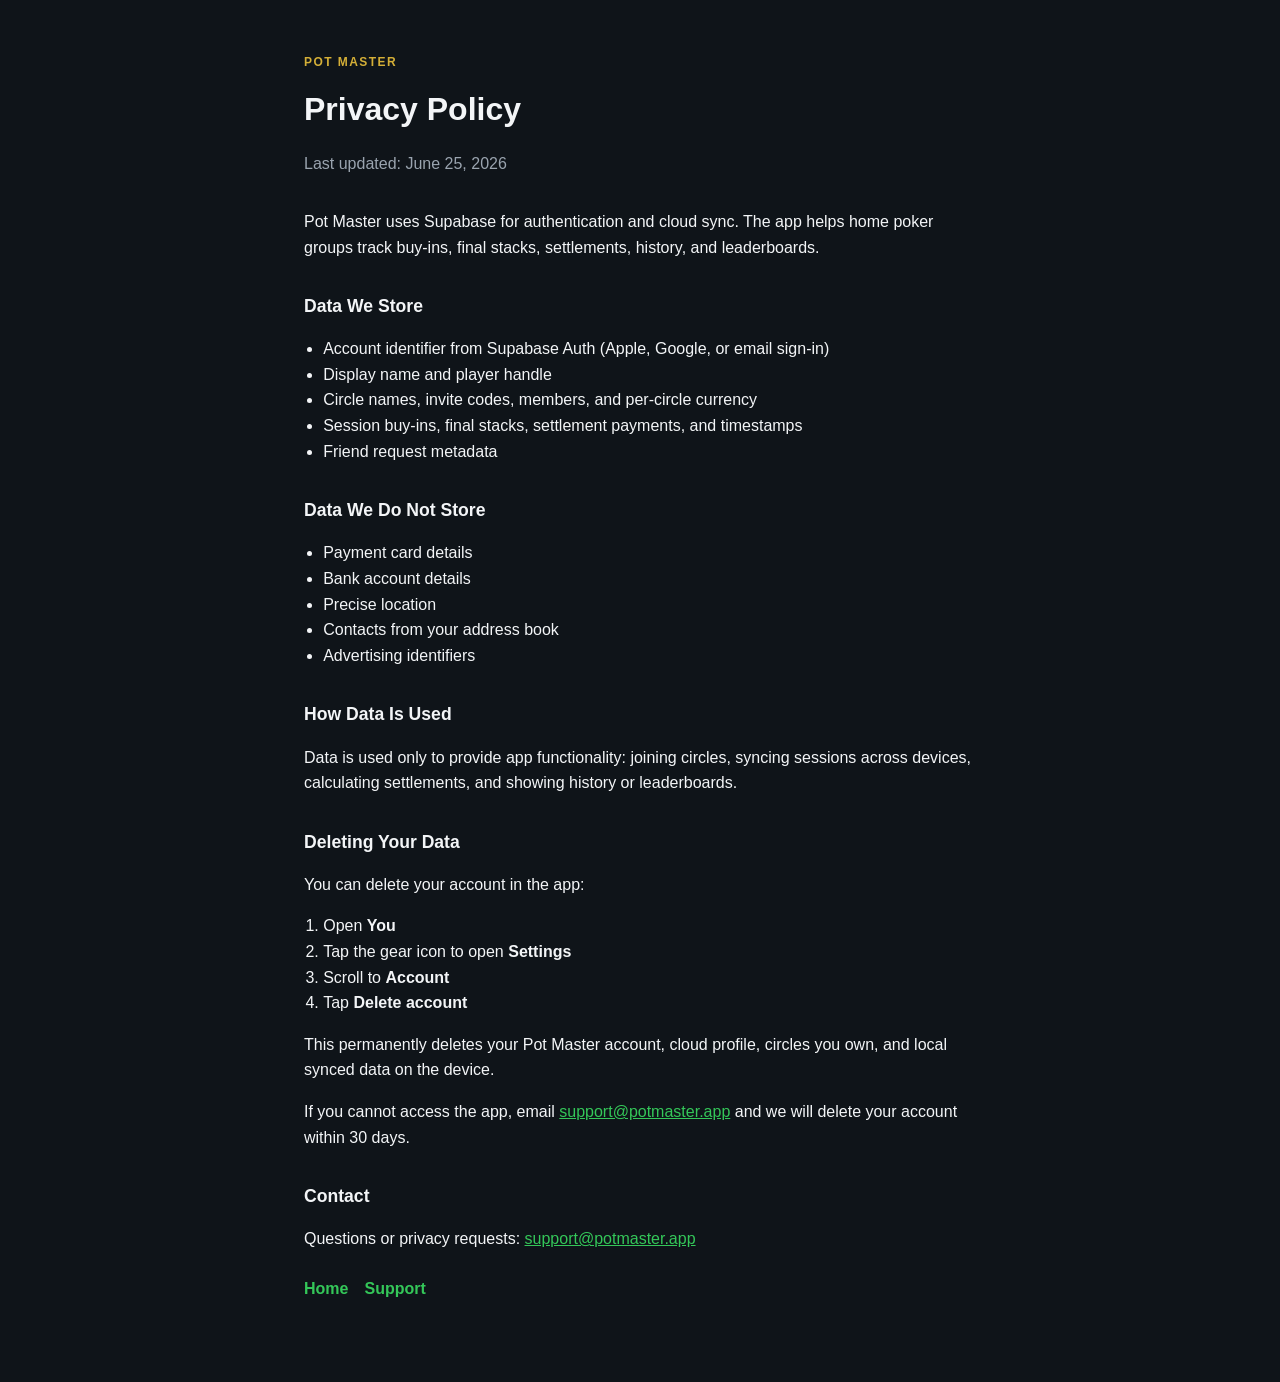
==== web/privacy/index.html @ 50cf6949 "Add Pot Master iOS app, Supabase schema, and public web site. Publish privacy and support pages unde" ====
<!DOCTYPE html>
<html lang="en">
  <head>
    <meta charset="utf-8" />
    <meta name="viewport" content="width=device-width, initial-scale=1" />
    <title>Pot Master Privacy Policy</title>
    <link rel="stylesheet" href="../styles.css" />
  </head>
  <body>
    <main>
      <header>
        <div class="brand">POT MASTER</div>
        <h1>Privacy Policy</h1>
        <p class="updated">Last updated: June 25, 2026</p>
      </header>

      <p>
        Pot Master uses Supabase for authentication and cloud sync. The app helps home poker groups track buy-ins,
        final stacks, settlements, history, and leaderboards.
      </p>

      <h2>Data We Store</h2>
      <ul>
        <li>Account identifier from Supabase Auth (Apple, Google, or email sign-in)</li>
        <li>Display name and player handle</li>
        <li>Circle names, invite codes, members, and per-circle currency</li>
        <li>Session buy-ins, final stacks, settlement payments, and timestamps</li>
        <li>Friend request metadata</li>
      </ul>

      <h2>Data We Do Not Store</h2>
      <ul>
        <li>Payment card details</li>
        <li>Bank account details</li>
        <li>Precise location</li>
        <li>Contacts from your address book</li>
        <li>Advertising identifiers</li>
      </ul>

      <h2>How Data Is Used</h2>
      <p>
        Data is used only to provide app functionality: joining circles, syncing sessions across devices,
        calculating settlements, and showing history or leaderboards.
      </p>

      <h2>Deleting Your Data</h2>
      <p>You can delete your account in the app:</p>
      <ol>
        <li>Open <strong>You</strong></li>
        <li>Tap the gear icon to open <strong>Settings</strong></li>
        <li>Scroll to <strong>Account</strong></li>
        <li>Tap <strong>Delete account</strong></li>
      </ol>
      <p>
        This permanently deletes your Pot Master account, cloud profile, circles you own, and local synced data on the device.
      </p>
      <p>
        If you cannot access the app, email
        <a href="mailto:support@potmaster.app">support@potmaster.app</a>
        and we will delete your account within 30 days.
      </p>

      <h2>Contact</h2>
      <p>Questions or privacy requests: <a href="mailto:support@potmaster.app">support@potmaster.app</a></p>

      <nav>
        <a href="../">Home</a>
        <a href="../support/">Support</a>
      </nav>
    </main>
  </body>
</html>
---- web/styles.css ----
:root {
  color-scheme: dark;
  --bg: #0f1419;
  --card: #1a222c;
  --text: #f3f5f7;
  --muted: #9aa4af;
  --accent: #34c759;
  --gold: #d4af37;
  --border: #2a3440;
}

* {
  box-sizing: border-box;
}

body {
  margin: 0;
  font-family: -apple-system, BlinkMacSystemFont, "Segoe UI", sans-serif;
  background: var(--bg);
  color: var(--text);
  line-height: 1.6;
}

main {
  max-width: 720px;
  margin: 0 auto;
  padding: 48px 24px 80px;
}

header {
  margin-bottom: 32px;
}

.brand {
  display: inline-block;
  font-size: 0.75rem;
  font-weight: 700;
  letter-spacing: 0.12em;
  color: var(--gold);
  margin-bottom: 12px;
}

h1 {
  margin: 0 0 8px;
  font-size: 2rem;
}

.lede,
.updated {
  color: var(--muted);
}

.card {
  background: var(--card);
  border: 1px solid var(--border);
  border-radius: 16px;
  padding: 24px;
  margin: 24px 0;
}

h2 {
  margin-top: 32px;
  font-size: 1.1rem;
}

ul,
ol {
  padding-left: 1.2rem;
}

a {
  color: var(--accent);
}

nav {
  display: flex;
  gap: 16px;
  flex-wrap: wrap;
  margin-top: 24px;
}

nav a {
  text-decoration: none;
  font-weight: 600;
}

footer {
  margin-top: 48px;
  color: var(--muted);
  font-size: 0.9rem;
}
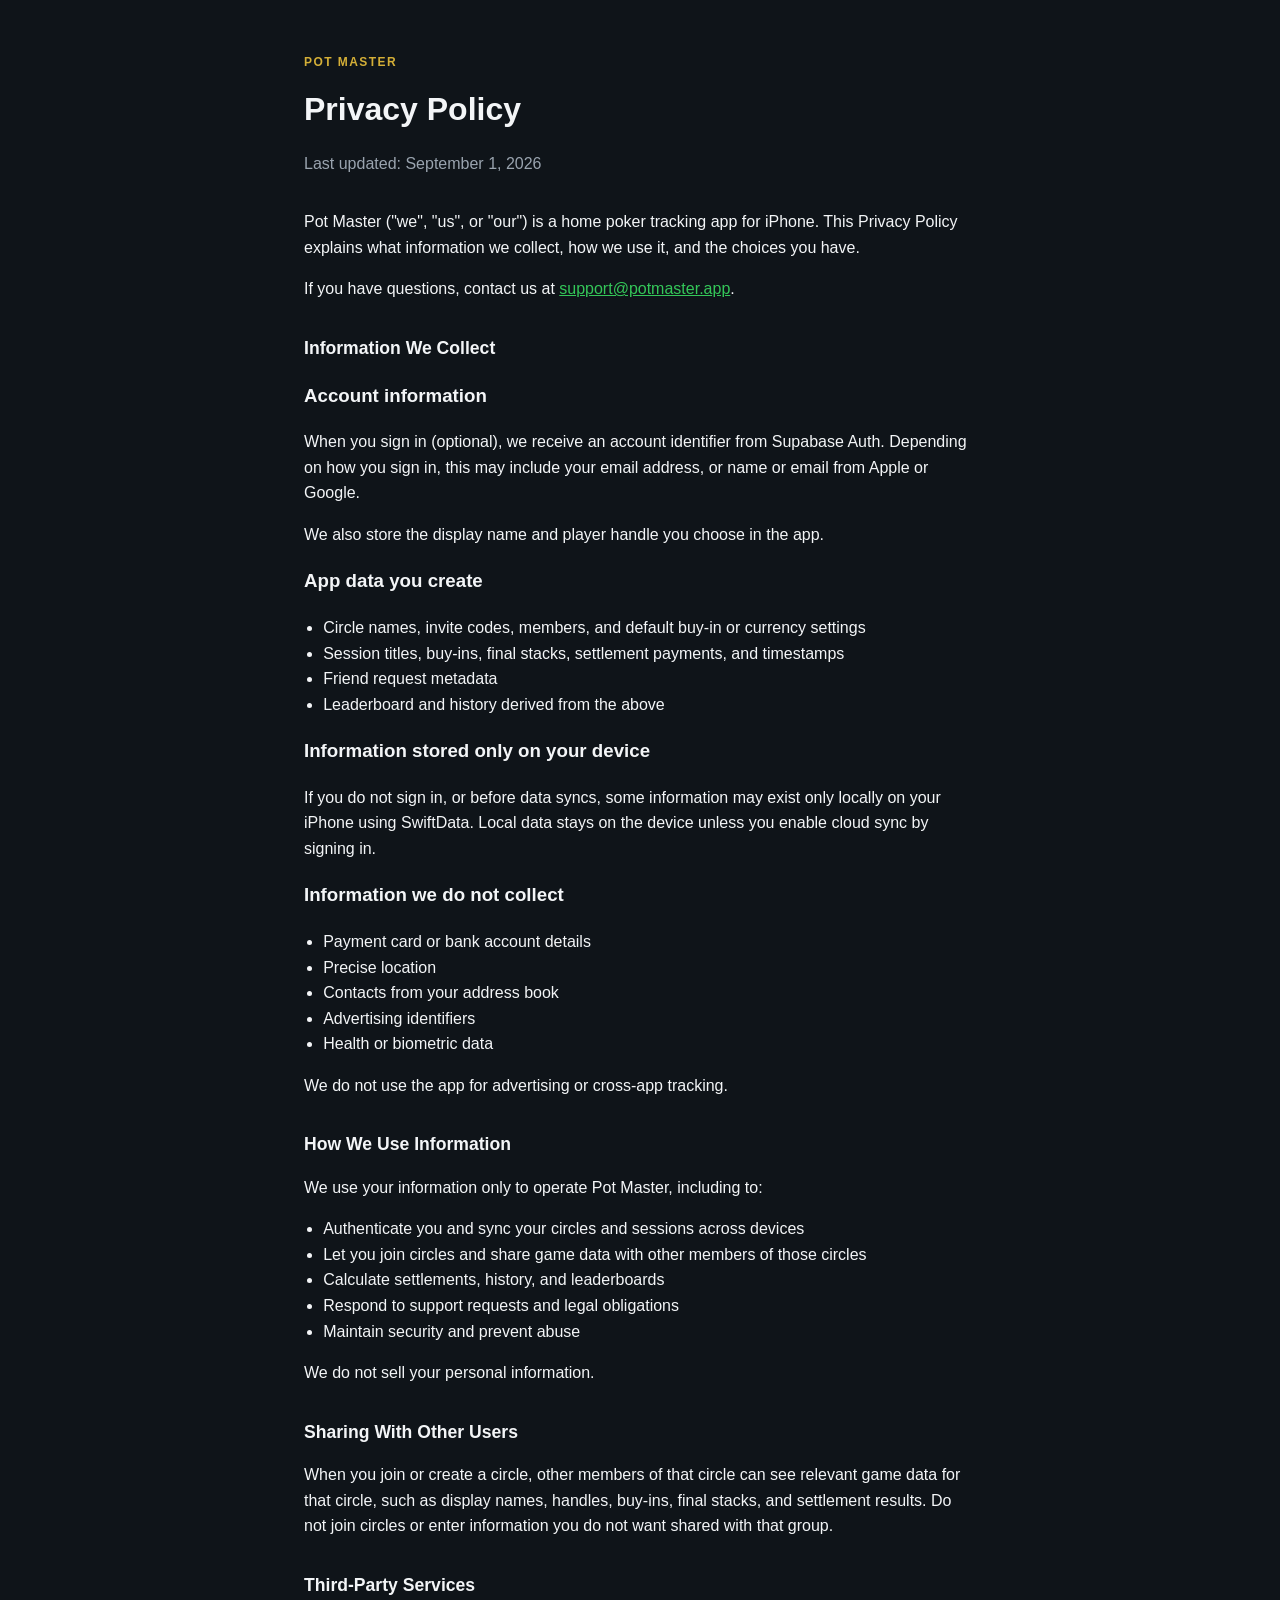
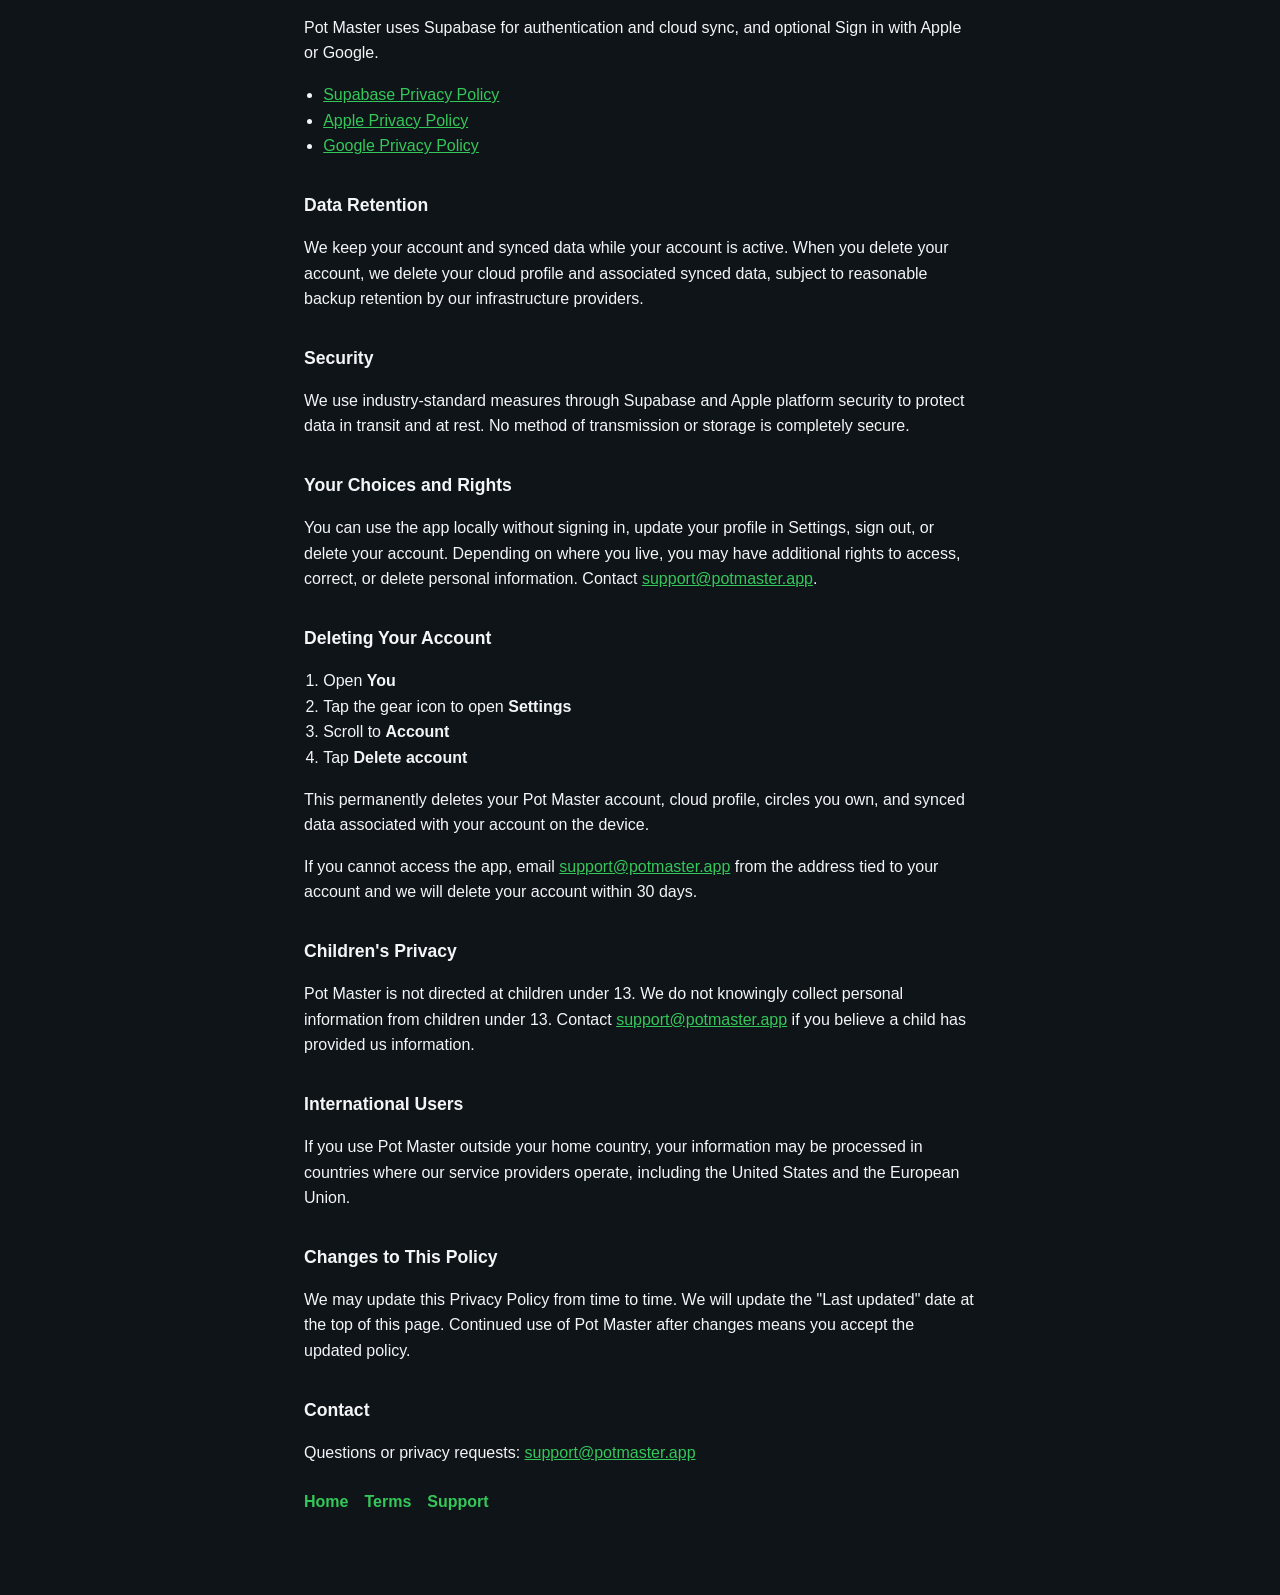
==== commit fe5c5f52: "Add privacy policy and terms of service for App Store launch Expand the privacy policy with third-pa" ====
--- a/web/privacy/index.html
+++ b/web/privacy/index.html
@@ -11,40 +11,99 @@
       <header>
         <div class="brand">POT MASTER</div>
         <h1>Privacy Policy</h1>
-        <p class="updated">Last updated: June 25, 2026</p>
+        <p class="updated">Last updated: September 1, 2026</p>
       </header>
 
       <p>
-        Pot Master uses Supabase for authentication and cloud sync. The app helps home poker groups track buy-ins,
-        final stacks, settlements, history, and leaderboards.
+        Pot Master ("we", "us", or "our") is a home poker tracking app for iPhone. This Privacy Policy explains
+        what information we collect, how we use it, and the choices you have.
+      </p>
+      <p>
+        If you have questions, contact us at
+        <a href="mailto:support@potmaster.app">support@potmaster.app</a>.
       </p>
 
-      <h2>Data We Store</h2>
+      <h2>Information We Collect</h2>
+
+      <h3>Account information</h3>
+      <p>
+        When you sign in (optional), we receive an account identifier from Supabase Auth. Depending on how you sign in,
+        this may include your email address, or name or email from Apple or Google.
+      </p>
+      <p>We also store the display name and player handle you choose in the app.</p>
+
+      <h3>App data you create</h3>
       <ul>
-        <li>Account identifier from Supabase Auth (Apple, Google, or email sign-in)</li>
-        <li>Display name and player handle</li>
-        <li>Circle names, invite codes, members, and per-circle currency</li>
-        <li>Session buy-ins, final stacks, settlement payments, and timestamps</li>
+        <li>Circle names, invite codes, members, and default buy-in or currency settings</li>
+        <li>Session titles, buy-ins, final stacks, settlement payments, and timestamps</li>
         <li>Friend request metadata</li>
+        <li>Leaderboard and history derived from the above</li>
       </ul>
 
-      <h2>Data We Do Not Store</h2>
+      <h3>Information stored only on your device</h3>
+      <p>
+        If you do not sign in, or before data syncs, some information may exist only locally on your iPhone using
+        SwiftData. Local data stays on the device unless you enable cloud sync by signing in.
+      </p>
+
+      <h3>Information we do not collect</h3>
       <ul>
-        <li>Payment card details</li>
-        <li>Bank account details</li>
+        <li>Payment card or bank account details</li>
         <li>Precise location</li>
         <li>Contacts from your address book</li>
         <li>Advertising identifiers</li>
+        <li>Health or biometric data</li>
+      </ul>
+      <p>We do not use the app for advertising or cross-app tracking.</p>
+
+      <h2>How We Use Information</h2>
+      <p>We use your information only to operate Pot Master, including to:</p>
+      <ul>
+        <li>Authenticate you and sync your circles and sessions across devices</li>
+        <li>Let you join circles and share game data with other members of those circles</li>
+        <li>Calculate settlements, history, and leaderboards</li>
+        <li>Respond to support requests and legal obligations</li>
+        <li>Maintain security and prevent abuse</li>
+      </ul>
+      <p>We do not sell your personal information.</p>
+
+      <h2>Sharing With Other Users</h2>
+      <p>
+        When you join or create a circle, other members of that circle can see relevant game data for that circle,
+        such as display names, handles, buy-ins, final stacks, and settlement results. Do not join circles or enter
+        information you do not want shared with that group.
+      </p>
+
+      <h2>Third-Party Services</h2>
+      <p>Pot Master uses Supabase for authentication and cloud sync, and optional Sign in with Apple or Google.</p>
+      <ul>
+        <li><a href="https://supabase.com/privacy" rel="noopener noreferrer">Supabase Privacy Policy</a></li>
+        <li><a href="https://www.apple.com/legal/privacy/" rel="noopener noreferrer">Apple Privacy Policy</a></li>
+        <li><a href="https://policies.google.com/privacy" rel="noopener noreferrer">Google Privacy Policy</a></li>
       </ul>
 
-      <h2>How Data Is Used</h2>
+      <h2>Data Retention</h2>
       <p>
-        Data is used only to provide app functionality: joining circles, syncing sessions across devices,
-        calculating settlements, and showing history or leaderboards.
+        We keep your account and synced data while your account is active. When you delete your account, we delete
+        your cloud profile and associated synced data, subject to reasonable backup retention by our infrastructure
+        providers.
       </p>
 
-      <h2>Deleting Your Data</h2>
-      <p>You can delete your account in the app:</p>
+      <h2>Security</h2>
+      <p>
+        We use industry-standard measures through Supabase and Apple platform security to protect data in transit and
+        at rest. No method of transmission or storage is completely secure.
+      </p>
+
+      <h2>Your Choices and Rights</h2>
+      <p>
+        You can use the app locally without signing in, update your profile in Settings, sign out, or delete your
+        account. Depending on where you live, you may have additional rights to access, correct, or delete personal
+        information. Contact
+        <a href="mailto:support@potmaster.app">support@potmaster.app</a>.
+      </p>
+
+      <h2>Deleting Your Account</h2>
       <ol>
         <li>Open <strong>You</strong></li>
         <li>Tap the gear icon to open <strong>Settings</strong></li>
@@ -52,12 +111,33 @@
         <li>Tap <strong>Delete account</strong></li>
       </ol>
       <p>
-        This permanently deletes your Pot Master account, cloud profile, circles you own, and local synced data on the device.
+        This permanently deletes your Pot Master account, cloud profile, circles you own, and synced data associated
+        with your account on the device.
       </p>
       <p>
         If you cannot access the app, email
         <a href="mailto:support@potmaster.app">support@potmaster.app</a>
-        and we will delete your account within 30 days.
+        from the address tied to your account and we will delete your account within 30 days.
+      </p>
+
+      <h2>Children's Privacy</h2>
+      <p>
+        Pot Master is not directed at children under 13. We do not knowingly collect personal information from
+        children under 13. Contact
+        <a href="mailto:support@potmaster.app">support@potmaster.app</a>
+        if you believe a child has provided us information.
+      </p>
+
+      <h2>International Users</h2>
+      <p>
+        If you use Pot Master outside your home country, your information may be processed in countries where our
+        service providers operate, including the United States and the European Union.
+      </p>
+
+      <h2>Changes to This Policy</h2>
+      <p>
+        We may update this Privacy Policy from time to time. We will update the "Last updated" date at the top of
+        this page. Continued use of Pot Master after changes means you accept the updated policy.
       </p>
 
       <h2>Contact</h2>
@@ -65,6 +145,7 @@
 
       <nav>
         <a href="../">Home</a>
+        <a href="../terms/">Terms</a>
         <a href="../support/">Support</a>
       </nav>
     </main>
